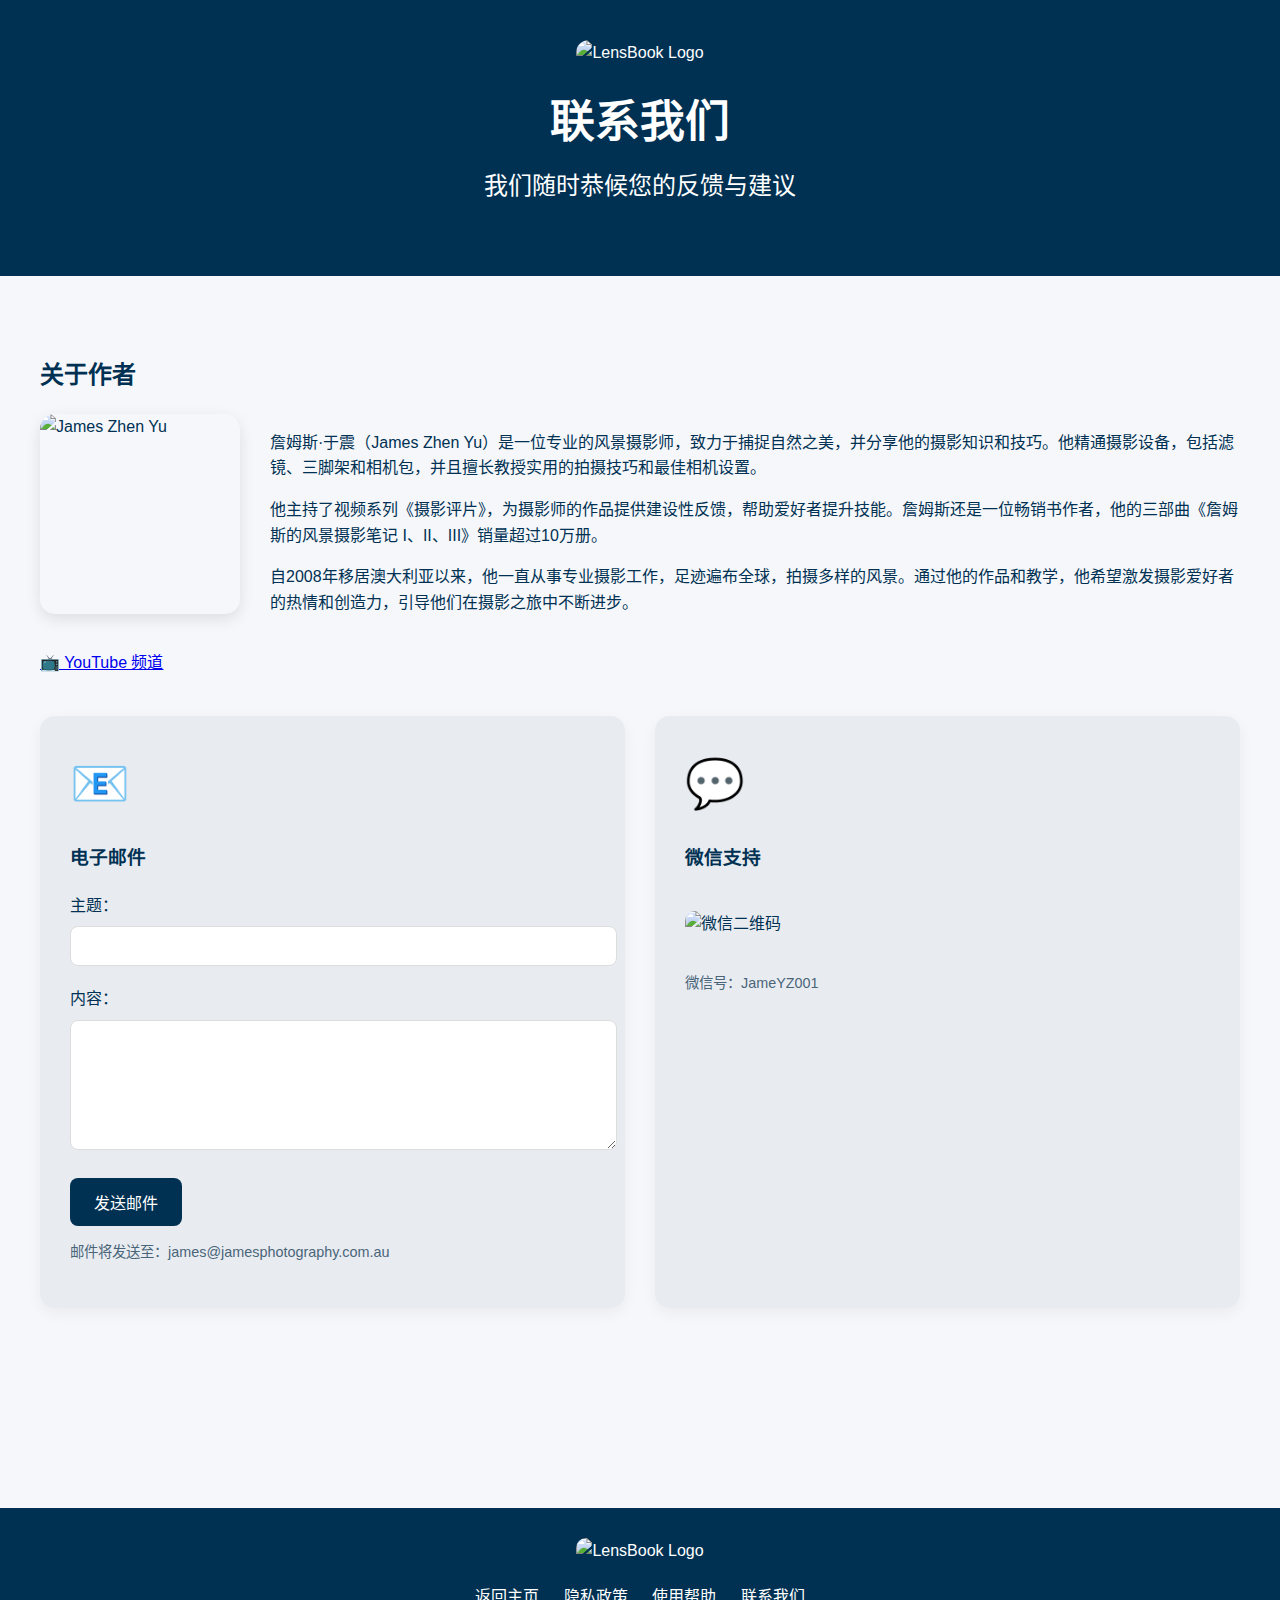
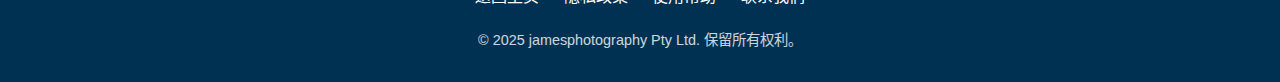
==== contact.html @ ce6a1004 "更新：添加联系页面和作者介绍" ====
<!DOCTYPE html>
<html lang="zh-CN">
<head>
    <meta charset="UTF-8">
    <meta name="viewport" content="width=device-width, initial-scale=1.0">
    <title>联系我们 - 镜书 LensBook</title>
    <link rel="stylesheet" href="styles.css">
</head>
<body>
    <header>
        <div class="container">
            <div class="logo">
                <img src="https://raw.githubusercontent.com/jamesphotography/lensbookpages/main/lensbook-Logo.png" alt="LensBook Logo">
            </div>
            <h1>联系我们</h1>
            <div class="subtitle">我们随时恭候您的反馈与建议</div>
        </div>
    </header>

    <section>
        <div class="container">
            <div class="about-author">
                <h2>关于作者</h2>
                <div class="author-content">
                    <div class="author-profile">
                        <img src="https://raw.githubusercontent.com/jamesphotography/lensbookpages/main/james.jpg" alt="James Zhen Yu" class="author-image">
                        <div class="author-text">
                            <p>詹姆斯·于震（James Zhen Yu）是一位专业的风景摄影师，致力于捕捉自然之美，并分享他的摄影知识和技巧。他精通摄影设备，包括滤镜、三脚架和相机包，并且擅长教授实用的拍摄技巧和最佳相机设置。</p>
                            <p>他主持了视频系列《摄影评片》，为摄影师的作品提供建设性反馈，帮助爱好者提升技能。詹姆斯还是一位畅销书作者，他的三部曲《詹姆斯的风景摄影笔记 I、II、III》销量超过10万册。</p>
                            <p>自2008年移居澳大利亚以来，他一直从事专业摄影工作，足迹遍布全球，拍摄多样的风景。通过他的作品和教学，他希望激发摄影爱好者的热情和创造力，引导他们在摄影之旅中不断进步。</p>
                        </div>
                    </div>
                    <div class="social-links">
                        <a href="https://www.youtube.com/@JamesZhenYu" target="_blank" class="youtube-link">
                            <span class="social-icon">📺</span> YouTube 频道
                        </a>
                    </div>
                </div>
            </div>

            <div class="contact-methods">
                <div class="contact-card">
                    <div class="contact-icon">📧</div>
                    <h3>电子邮件</h3>
                    <form id="emailForm" class="contact-form">
                        <div class="form-group">
                            <label for="subject">主题：</label>
                            <input type="text" id="subject" name="subject" required>
                        </div>
                        <div class="form-group">
                            <label for="message">内容：</label>
                            <textarea id="message" name="message" rows="6" required></textarea>
                        </div>
                        <button type="submit" class="submit-button">发送邮件</button>
                    </form>
                    <p class="contact-note">邮件将发送至：james@jamesphotography.com.au</p>
                </div>

                <div class="contact-card">
                    <div class="contact-icon">💬</div>
                    <h3>微信支持</h3>
                    <img src="https://via.placeholder.com/200x200" alt="微信二维码" class="qr-code">
                    <p class="contact-note">微信号：JameYZ001</p>
                </div>
            </div>
        </div>
    </section>

    <div id="footer-placeholder"></div>
    <script>
        fetch('footer.html')
            .then(response => response.text())
            .then(data => {
                document.getElementById('footer-placeholder').innerHTML = data;
            });
    </script>
    <!-- 在</body>标签前添加 -->
    <script>
        document.getElementById('emailForm').addEventListener('submit', function(e) {
            e.preventDefault();
            const subject = document.getElementById('subject').value;
            const message = document.getElementById('message').value;
            const mailtoLink = `mailto:james@jamesphotography.com.au?subject=${encodeURIComponent(subject)}&body=${encodeURIComponent(message)}`;
            window.location.href = mailtoLink;
        });
    </script>
    </body>
</html>
---- styles.css ----
/* styles.css */
:root {
  --primary: #003153;
  --primary-light: #1a4b7a;
  --secondary: #6fcf97;
  --accent: #f2994a;
  --background: #f5f7fa;
  --card-bg: #e8ecf1;
  --text-primary: #003153;
  --text-secondary: #4a6579;
}

body {
  font-family: "PingFang SC", "Helvetica Neue", Arial, sans-serif;
  line-height: 1.6;
  color: var(--text-primary);
  background-color: var(--background);
  margin: 0;
  padding: 0;
}

.container {
  max-width: 1200px;
  margin: 0 auto;
  padding: 0 20px;
}

header {
  background-color: var(--primary);
  color: white;
  padding: 40px 0;
  text-align: center;
}

.logo {
  margin-bottom: 20px;
  text-align: center;
}

.logo img {
    width: 200px;
    height: auto;
    border-radius: 20px;
}

footer .logo img {
    width: 120px;
    height: auto;
    border-radius: 10px;
}

h1 {
  font-size: 2.8rem;
  margin: 0;
  margin-bottom: 10px;
}

.subtitle {
  font-size: 1.5rem;
  margin-bottom: 30px;
  font-weight: 300;
}

.testflight-button {
  display: inline-block;
  background-color: var(--accent);
  color: white;
  padding: 15px 30px;
  border-radius: 30px;
  font-size: 1.2rem;
  font-weight: bold;
  text-decoration: none;
  margin-top: 20px;
  box-shadow: 0 4px 8px rgba(0, 0, 0, 0.2);
  transition: transform 0.3s, box-shadow 0.3s;
}

.testflight-button:hover {
  transform: translateY(-3px);
  box-shadow: 0 6px 12px rgba(0, 0, 0, 0.3);
}

.testflight-note {
  font-size: 0.9rem;
  margin-top: 15px;
  opacity: 0.8;
}

section {
  padding: 60px 0;
}

.section-title {
  text-align: center;
  margin-bottom: 50px;
}

.section-title h2 {
  font-size: 2.2rem;
  margin: 0;
  color: var(--primary);
}

.section-title p {
  font-size: 1.2rem;
  color: var(--text-secondary);
  margin-top: 10px;
}

.screenshot {
  text-align: center;
  margin-bottom: 60px;
}

.screenshot img {
  max-width: 100%;
  height: auto;
  border-radius: 20px;
  box-shadow: 0 10px 30px rgba(0, 0, 0, 0.15);
}

.features {
  display: grid;
  grid-template-columns: repeat(auto-fit, minmax(300px, 1fr));
  gap: 30px;
  margin-top: 40px;
}

.feature-card {
  background-color: var(--card-bg);
  border-radius: 10px;
  padding: 30px;
  text-align: center;
  box-shadow: 0 5px 15px rgba(0, 0, 0, 0.05);
  transition: transform 0.3s;
}

.feature-card:hover {
  transform: translateY(-5px);
}

.feature-icon {
  font-size: 3rem;
  margin-bottom: 20px;
  color: var(--primary);
}

.feature-title {
  font-size: 1.3rem;
  margin-bottom: 15px;
  color: var(--primary);
}

.feature-desc {
  color: var(--text-secondary);
}

.how-it-works {
  display: grid;
  grid-template-columns: repeat(auto-fit, minmax(280px, 1fr));
  gap: 20px;
}

.step {
  background-color: white;
  border-radius: 10px;
  padding: 25px;
  box-shadow: 0 5px 15px rgba(0, 0, 0, 0.05);
  position: relative;
}

.step-number {
  position: absolute;
  top: -15px;
  left: 20px;
  background-color: var(--primary);
  color: white;
  width: 30px;
  height: 30px;
  border-radius: 50%;
  display: flex;
  align-items: center;
  justify-content: center;
  font-weight: bold;
}

.step h3 {
  margin-top: 10px;
  margin-bottom: 15px;
  color: var(--primary);
}

.beta-info {
  background-color: var(--primary-light);
  color: white;
  border-radius: 10px;
  padding: 30px;
  text-align: center;
  margin-top: 40px;
}

.beta-info h3 {
  margin-top: 0;
  font-size: 1.5rem;
}

.beta-limit {
  display: inline-block;
  background-color: rgba(255, 255, 255, 0.2);
  padding: 10px 15px;
  border-radius: 5px;
  margin: 10px 10px 0 0;
}

footer {
  background-color: var(--primary);
  color: white;
  text-align: center;
  padding: 30px 0;
  margin-top: 60px;
}

.footer-links {
  margin: 20px 0;
}

.footer-links a {
  color: white;
  margin: 0 10px;
  text-decoration: none;
}

.footer-links a:hover {
  text-decoration: underline;
}

.copyright {
  font-size: 0.9rem;
  opacity: 0.8;
  margin-top: 20px;
}

.roles {
  display: flex;
  flex-wrap: wrap;
  justify-content: center;
  gap: 15px;
  margin-top: 30px;
}

.role-tag {
  background-color: var(--primary-light);
  color: white;
  padding: 8px 15px;
  border-radius: 20px;
  font-size: 0.9rem;
}

.styles {
  display: flex;
  flex-wrap: wrap;
  justify-content: center;
  gap: 15px;
  margin-top: 30px;
}

.style-tag {
  background-color: var(--accent);
  color: white;
  padding: 8px 15px;
  border-radius: 20px;
  font-size: 0.9rem;
}

.app-screenshots {
  margin-top: 60px;
}

.screenshot-grid {
  display: flex; /* 使用 flex 布局，确保一行显示 */
  justify-content: space-between; /* 均匀分布 */
  gap: 20px; /* 截图之间的间距 */
  max-width: 1080px; /* 最大宽度 1080px，但受限于父容器 .container 的 1200px */
  width: 100%; /* 跟随父容器宽度 */
  margin: 0 auto; /* 居中显示 */
}

.screenshot-item {
  width: 250px; /* 每个截图项宽度 */
  text-align: center;
}

.screenshot-item img {
  max-width: 100%; /* 图片不超过 250px */
  height: auto;
  border-radius: 20px;
  box-shadow: 0 10px 20px rgba(0, 0, 0, 0.15);
  border: 5px solid white;
}

.screenshot-title {
  margin-top: 15px;
  font-size: 1.2rem;
  font-weight: 600;
  color: var(--primary);
}

.screenshot-desc {
  color: var(--text-secondary);
  margin-top: 5px;
  font-size: 0.95rem;
}

@media (max-width: 768px) {
  h1 {
    font-size: 2rem;
  }

  .subtitle {
    font-size: 1.2rem;
  }

  .section-title h2 {
    font-size: 1.8rem;
  }

  .feature-card {
    padding: 20px;
  }

  .screenshot-grid {
    display: flex; /* 小屏幕保持 flex */
    flex-wrap: wrap; /* 允许换行 */
    width: 100%; /* 自适应宽度 */
    justify-content: center; /* 居中排列 */
  }

  .screenshot-item {
    width: 250px; /* 保持宽度，但换行后可能显示 1-2 个 */
  }
}

.contact-methods {
    display: grid;
    grid-template-columns: repeat(auto-fit, minmax(300px, 1fr));
    gap: 30px;
    margin: 40px 0;
}

.contact-card {
    background-color: var(--card-bg);
    border-radius: 15px;
    padding: 30px;
    margin-bottom: 40px;
    box-shadow: 0 5px 15px rgba(0, 0, 0, 0.05);
}

.contact-icon {
    font-size: 3rem;
    margin-bottom: 20px;
    color: var(--primary);
}

.contact-link {
    display: inline-block;
    color: var(--primary);
    font-size: 1.2rem;
    text-decoration: none;
    margin: 15px 0;
    padding: 10px 20px;
    background-color: white;
    border-radius: 8px;
    transition: transform 0.3s;
}

.contact-link:hover {
    transform: translateY(-2px);
}

.contact-note {
    color: var(--text-secondary);
    font-size: 0.9rem;
    margin-top: 15px;
}

.qr-code {
    width: 200px;
    height: 200px;
    margin: 20px auto;
    border-radius: 10px;
}

.contact-form {
    width: 100%;
    margin-top: 20px;
}

.form-group {
    margin-bottom: 20px;
}

.form-group label {
    display: block;
    margin-bottom: 8px;
    color: var(--text-primary);
}

.form-group input,
.form-group textarea {
    width: 100%;
    padding: 10px;
    border: 1px solid #ddd;
    border-radius: 8px;
    font-size: 1rem;
    font-family: inherit;
}

.form-group textarea {
    resize: vertical;
}

.submit-button {
    background-color: var(--primary);
    color: white;
    border: none;
    padding: 12px 24px;
    border-radius: 8px;
    font-size: 1rem;
    cursor: pointer;
    transition: background-color 0.3s;
}

.submit-button:hover {
    background-color: var(--primary-light);
}

.author-profile {
    display: flex;
    gap: 30px;
    align-items: flex-start;
    margin-bottom: 20px;
}

.author-image {
    width: 200px;
    height: 200px;
    border-radius: 15px;
    object-fit: cover;
    box-shadow: 0 5px 15px rgba(0, 0, 0, 0.1);
}

.author-text {
    flex: 1;
}

.author-text p {
    margin-bottom: 15px;
}

@media (max-width: 768px) {
    .author-profile {
        flex-direction: column;
        align-items: center;
        text-align: center;
    }

    .author-image {
        width: 180px;
        height: 180px;
        margin-bottom: 20px;
    }
}
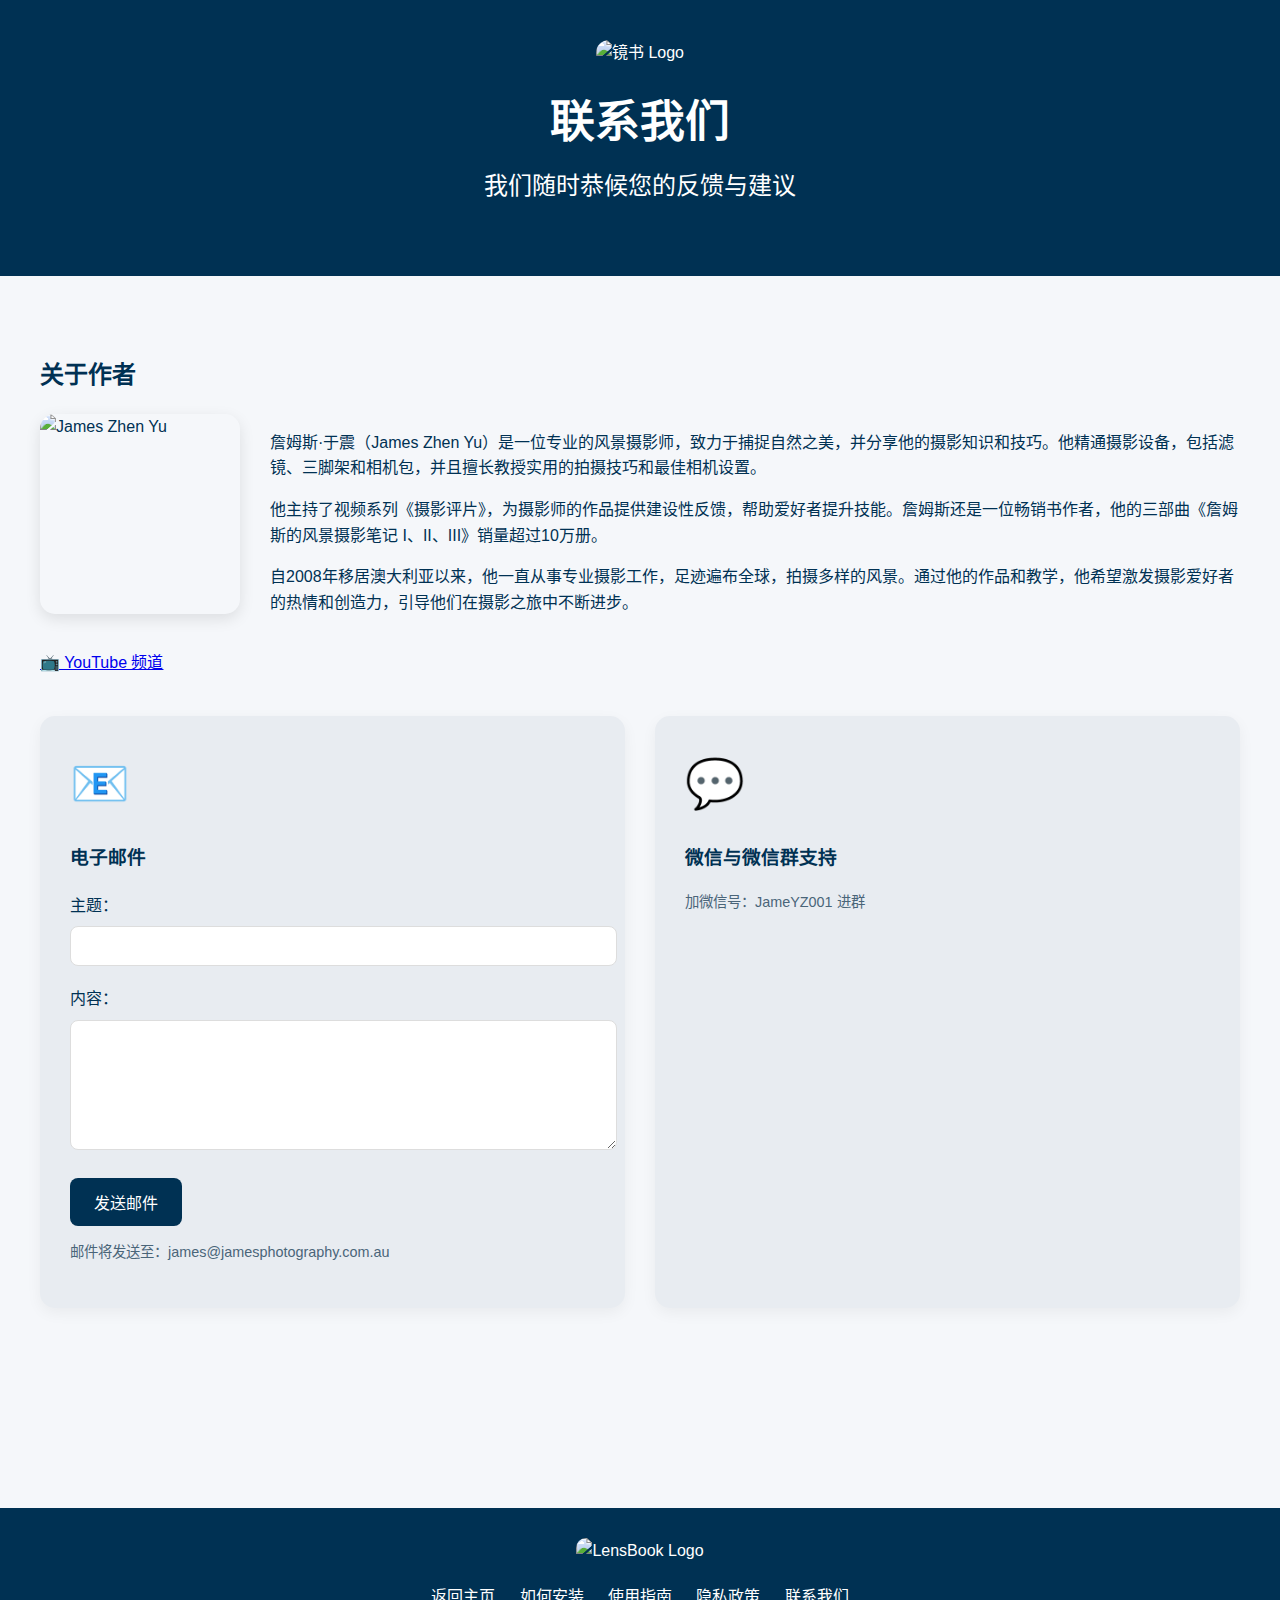
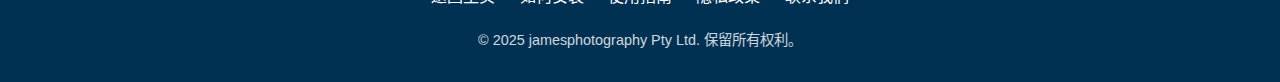
==== commit 548fc901: "正式发布" ====
--- a/contact.html
+++ b/contact.html
@@ -3,14 +3,14 @@
 <head>
     <meta charset="UTF-8">
     <meta name="viewport" content="width=device-width, initial-scale=1.0">
-    <title>联系我们 - 镜书 LensBook</title>
+    <title>联系我们 - 镜书</title>
     <link rel="stylesheet" href="styles.css">
 </head>
 <body>
     <header>
         <div class="container">
             <div class="logo">
-                <img src="https://raw.githubusercontent.com/jamesphotography/lensbookpages/main/lensbook-Logo.png" alt="LensBook Logo">
+                <img src="https://raw.githubusercontent.com/jamesphotography/lensbookpages/main/lensbook-Logo.png" alt="镜书 Logo">
             </div>
             <h1>联系我们</h1>
             <div class="subtitle">我们随时恭候您的反馈与建议</div>
@@ -23,7 +23,7 @@
                 <h2>关于作者</h2>
                 <div class="author-content">
                     <div class="author-profile">
-                        <img src="https://raw.githubusercontent.com/jamesphotography/lensbookpages/main/james.jpg" alt="James Zhen Yu" class="author-image">
+                        <img src="https://raw.githubusercontent.com/jamesphotography/lensbookpages/main/James.jpg" alt="James Zhen Yu" class="author-image">
                         <div class="author-text">
                             <p>詹姆斯·于震（James Zhen Yu）是一位专业的风景摄影师，致力于捕捉自然之美，并分享他的摄影知识和技巧。他精通摄影设备，包括滤镜、三脚架和相机包，并且擅长教授实用的拍摄技巧和最佳相机设置。</p>
                             <p>他主持了视频系列《摄影评片》，为摄影师的作品提供建设性反馈，帮助爱好者提升技能。詹姆斯还是一位畅销书作者，他的三部曲《詹姆斯的风景摄影笔记 I、II、III》销量超过10万册。</p>
@@ -58,9 +58,8 @@
 
                 <div class="contact-card">
                     <div class="contact-icon">💬</div>
-                    <h3>微信支持</h3>
-                    <img src="https://via.placeholder.com/200x200" alt="微信二维码" class="qr-code">
-                    <p class="contact-note">微信号：JameYZ001</p>
+                    <h3>微信与微信群支持</h3>
+                    <p class="contact-note">加微信号：JameYZ001 进群</p>
                 </div>
             </div>
         </div>
--- a/styles.css
+++ b/styles.css
@@ -470,3 +470,161 @@
         margin-bottom: 20px;
     }
 }
+
+
+.sf-symbol {
+  display: inline-block;
+  width: 24px;
+  height: 24px;
+  margin-right: 8px;
+  vertical-align: middle;
+}
+
+.role-tag {
+  display: flex;
+  align-items: center;
+  background-color: #2c4b7c;
+  color: white;
+  padding: 10px 15px;
+  border-radius: 20px;
+  margin: 5px;
+  font-size: 16px;
+  cursor: pointer;
+  transition: all 0.3s ease;
+}
+
+.role-tag:hover {
+  background-color: #3a5f94;
+}
+
+.role-tag i {
+  margin-right: 8px;
+  font-size: 1.2em;
+  width: 24px;
+  text-align: center;
+}
+
+.styles {
+  display: flex;
+  flex-wrap: wrap;
+  justify-content: center;
+  gap: 10px;
+  margin: 30px 0;
+}
+
+/* 步骤卡片样式 */
+.step {
+    background-color: var(--card-bg);
+    border-radius: 12px;
+    padding: 20px;
+    margin-bottom: 20px;
+    box-shadow: 0 2px 4px rgba(0, 0, 0, 0.05);
+}
+
+.step h3 {
+    color: var(--primary);
+    margin-top: 0;
+    border-bottom: 1px solid var(--secondary);
+    padding-bottom: 10px;
+}
+
+.step h4 {
+    color: var(--primary-light);
+    margin-top: 20px;
+    margin-bottom: 10px;
+}
+
+/* 角色和风格标签 */
+.roles, .styles {
+    display: flex;
+    flex-wrap: wrap;
+    gap: 10px;
+    margin: 15px 0;
+}
+
+.role-tag, .style-tag {
+    background-color: var(--primary-light);
+    color: white;
+    padding: 8px 15px;
+    border-radius: 20px;
+    font-size: 0.9rem;
+    display: inline-flex;
+    align-items: center;
+    box-shadow: 0 2px 4px rgba(0, 0, 0, 0.1);
+}
+
+.role-tag i {
+    margin-right: 5px;
+}
+
+/* 问答样式 */
+.qa-item {
+    background-color: var(--card-bg);
+    border-radius: 12px;
+    padding: 20px;
+    margin-bottom: 20px;
+    box-shadow: 0 2px 4px rgba(0, 0, 0, 0.05);
+}
+
+.qa-item h3 {
+    color: var(--primary);
+    margin-top: 0;
+}
+
+/* 小技巧网格 */
+.tips-grid {
+    display: grid;
+    grid-template-columns: repeat(auto-fill, minmax(280px, 1fr));
+    gap: 20px;
+    margin-top: 20px;
+}
+
+.tip-card {
+    background-color: var(--card-bg);
+    border-radius: 12px;
+    padding: 20px;
+    box-shadow: 0 2px 4px rgba(0, 0, 0, 0.05);
+    height: 100%;
+}
+
+.tip-card h3 {
+    color: var(--primary);
+    margin-top: 0;
+    border-bottom: 1px solid var(--secondary);
+    padding-bottom: 10px;
+}
+
+/* 提示和注意事项 */
+.note {
+    background-color: rgba(242, 153, 74, 0.1);
+    border-left: 4px solid var(--accent);
+    padding: 10px 15px;
+    margin: 15px 0;
+    border-radius: 0 4px 4px 0;
+}
+
+/* 引用块样式 */
+blockquote {
+    background-color: rgba(111, 207, 151, 0.1);
+    border-left: 4px solid var(--secondary);
+    padding: 15px;
+    margin: 15px 0;
+    border-radius: 0 4px 4px 0;
+    font-style: italic;
+}
+
+/* 响应式调整 */
+@media (max-width: 768px) {
+    .tips-grid {
+        grid-template-columns: 1fr;
+    }
+    
+    .roles, .styles {
+        gap: 8px;
+    }
+    
+    .role-tag, .style-tag {
+        font-size: 0.8rem;
+        padding: 6px 12px;
+    }
+}
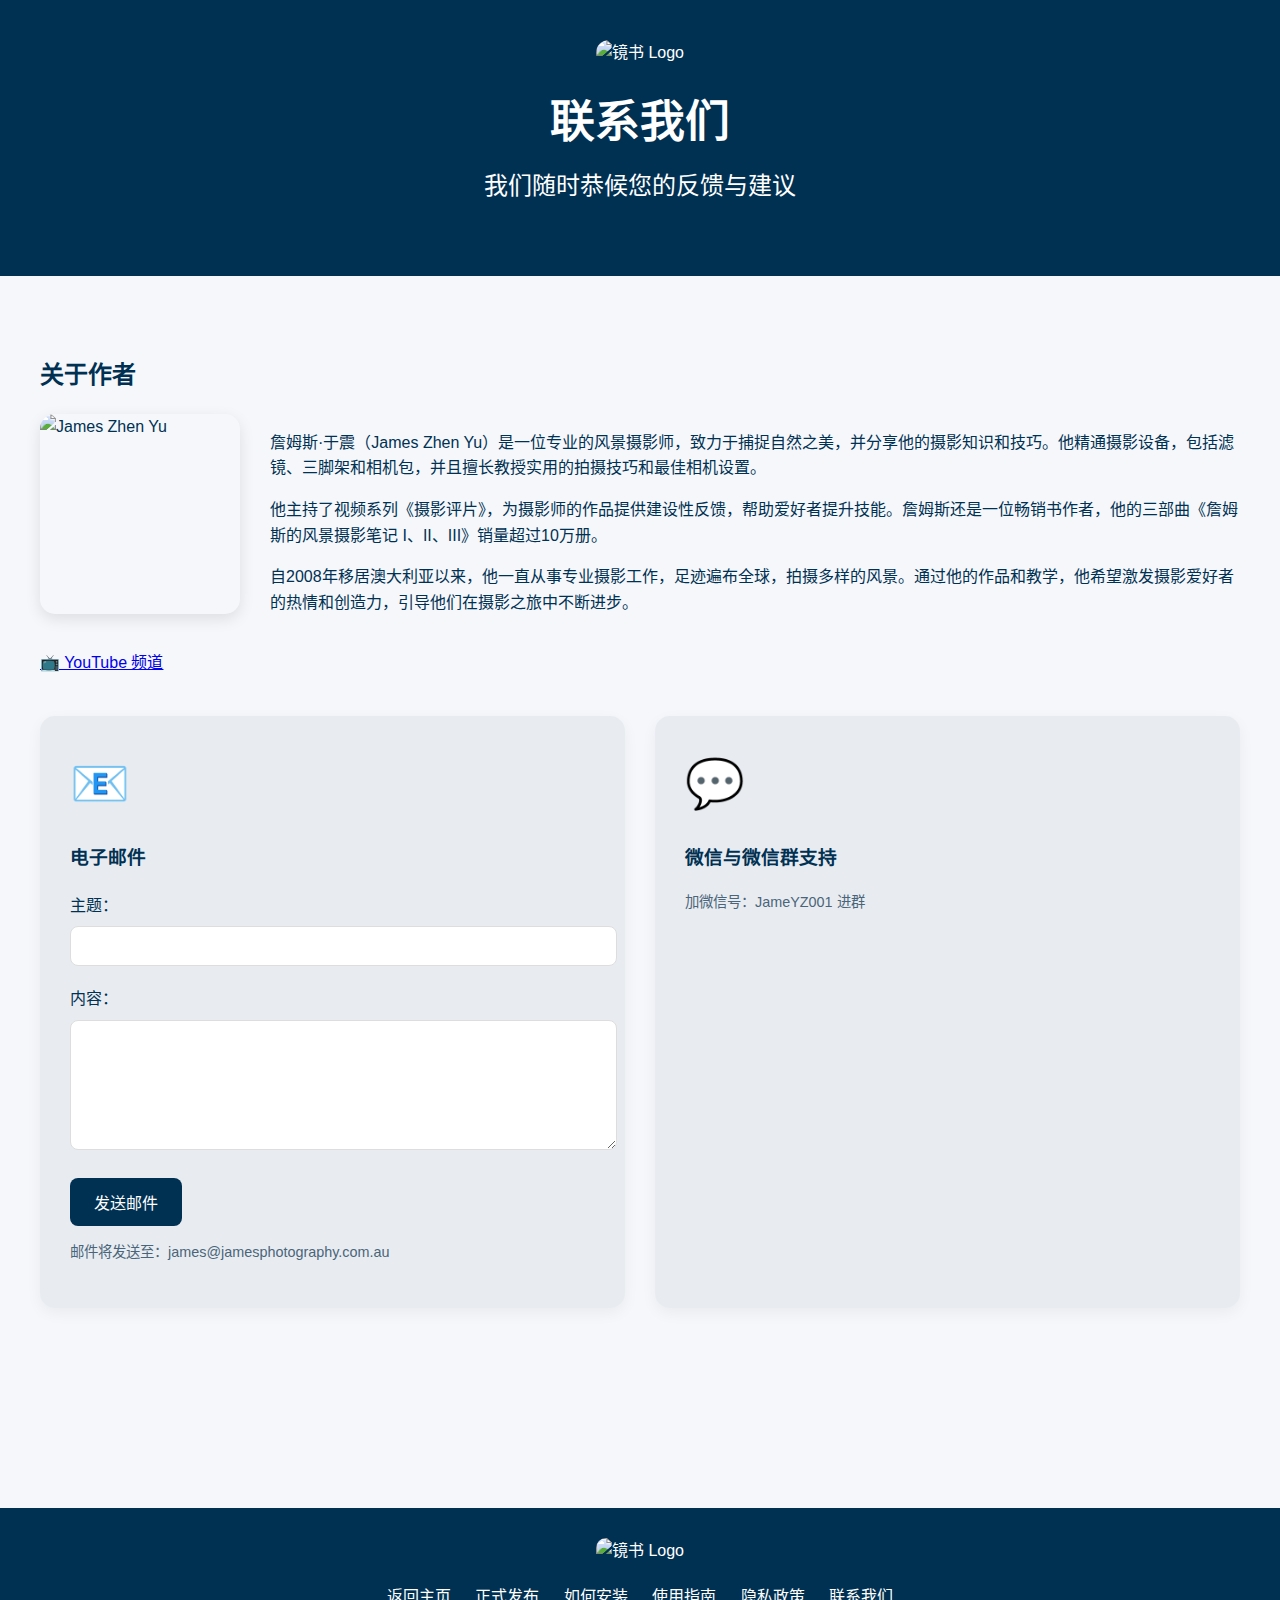
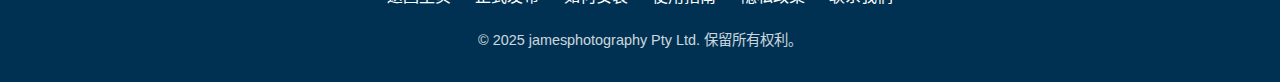
==== commit 99f73ba7: "发布公告" ====
--- a/contact.html
+++ b/contact.html
@@ -73,7 +73,6 @@
                 document.getElementById('footer-placeholder').innerHTML = data;
             });
     </script>
-    <!-- 在</body>标签前添加 -->
     <script>
         document.getElementById('emailForm').addEventListener('submit', function(e) {
             e.preventDefault();
